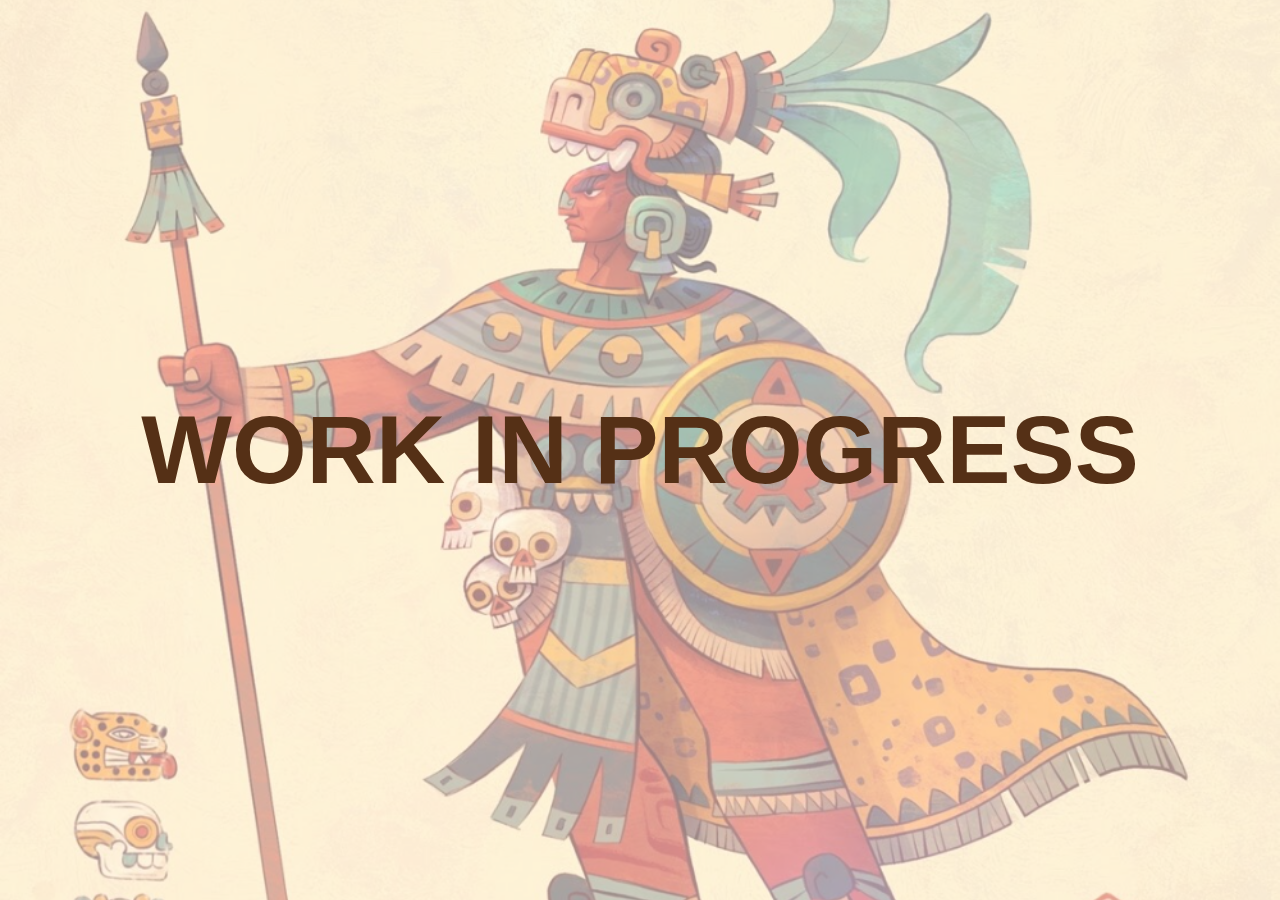
==== p.html @ 8ddaa3fb "Add files via upload" ====
<!DOCTYPE html>
<html lang="en">
<head>
    <meta charset="UTF-8">
    <meta http-equiv="X-UA-Compatible" content="IE=edge">
    <meta name="viewport" content="width=device-width, initial-scale=1.0">
    <title>Portfolio</title>
    <style>
        *{
            padding: 0;
            margin: 0;
        }
        body{
            position: relative;
            min-height: 100vh;
            display: flex;
            justify-content: center;
            align-items: center;
            font-size: 3rem;
            font-family: 'Segoe UI', Tahoma, Geneva, Verdana, sans-serif;
            color: rgb(85, 48, 22);
        }
        body::after{
            content: "";
            position: absolute;
            height: 100%;
            width: 100%;
            top: 0;
            z-index: -1;
            opacity: 0.5;
            background: url("images/med.png") no-repeat  center;
            background-size: cover;
        }
    </style>
</head>
<body>
    <h1>WORK IN PROGRESS</h1>
</body>
</html>
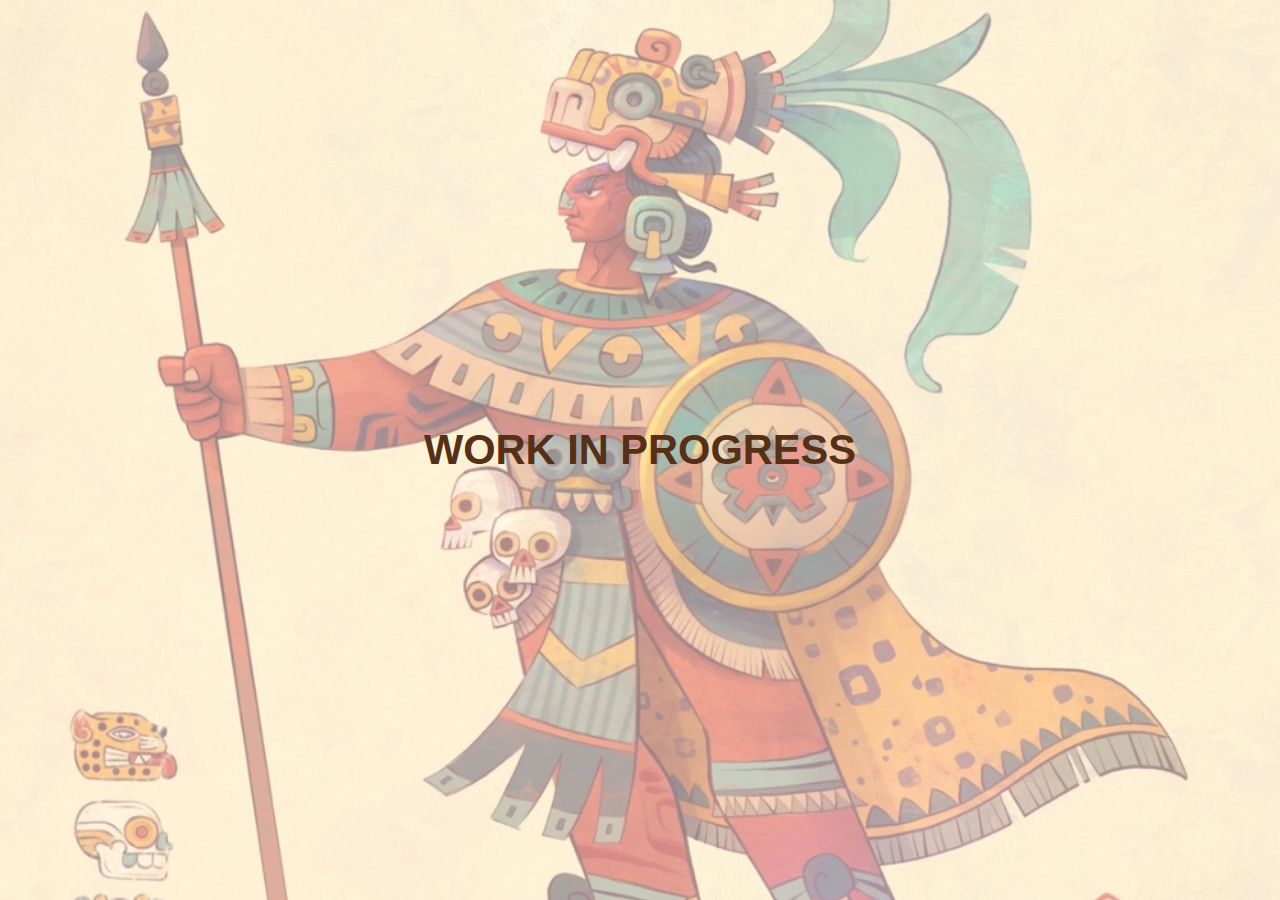
==== commit 7d23d6c7: "Update p.html" ====
--- a/p.html
+++ b/p.html
@@ -16,7 +16,7 @@
             display: flex;
             justify-content: center;
             align-items: center;
-            font-size: 3rem;
+            font-size: 1.3rem;
             font-family: 'Segoe UI', Tahoma, Geneva, Verdana, sans-serif;
             color: rgb(85, 48, 22);
         }
@@ -36,4 +36,4 @@
 <body>
     <h1>WORK IN PROGRESS</h1>
 </body>
-</html>+</html>
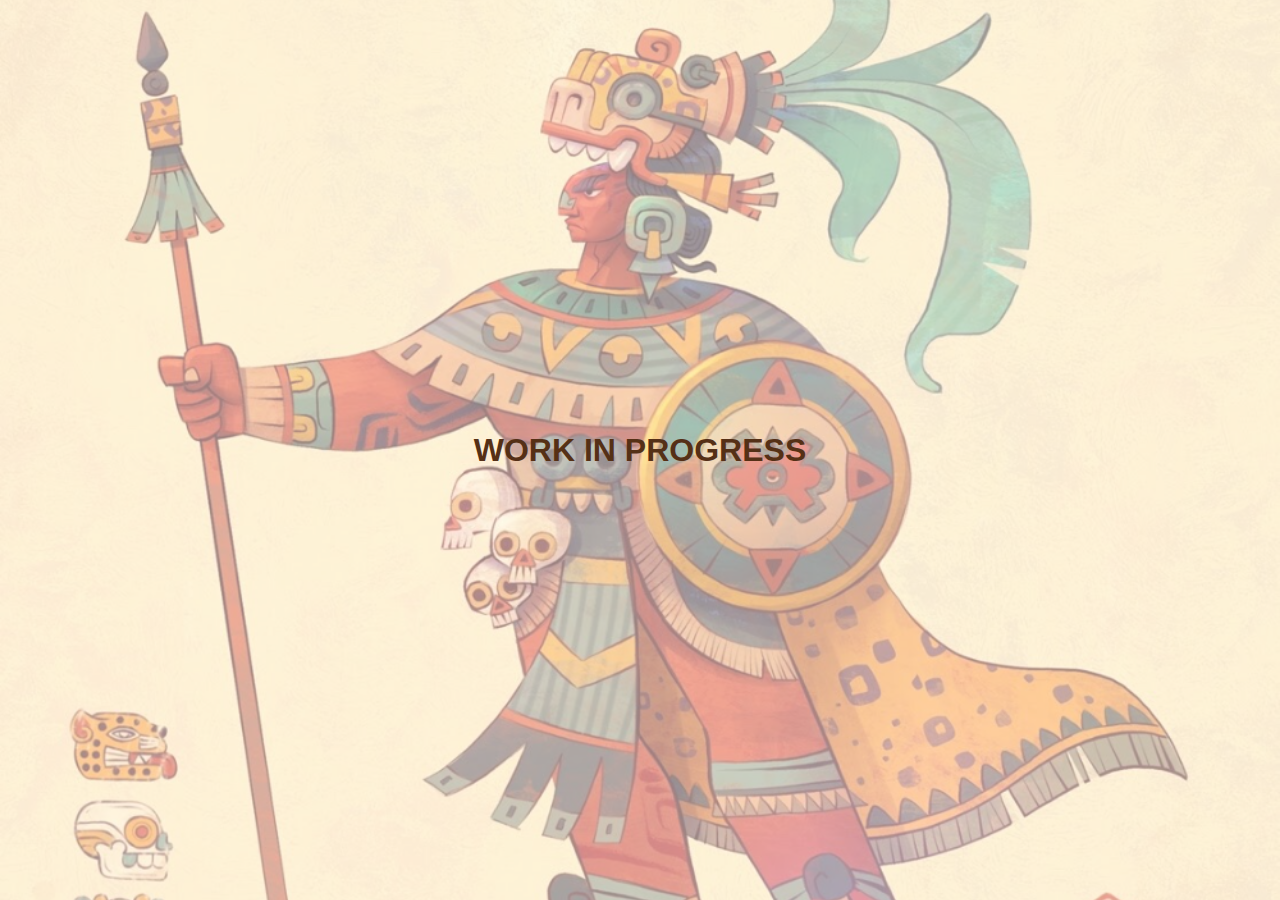
==== commit bc4d4e0d: "Update p.html" ====
--- a/p.html
+++ b/p.html
@@ -16,7 +16,7 @@
             display: flex;
             justify-content: center;
             align-items: center;
-            font-size: 1.3rem;
+            font-size: 1rem;
             font-family: 'Segoe UI', Tahoma, Geneva, Verdana, sans-serif;
             color: rgb(85, 48, 22);
         }
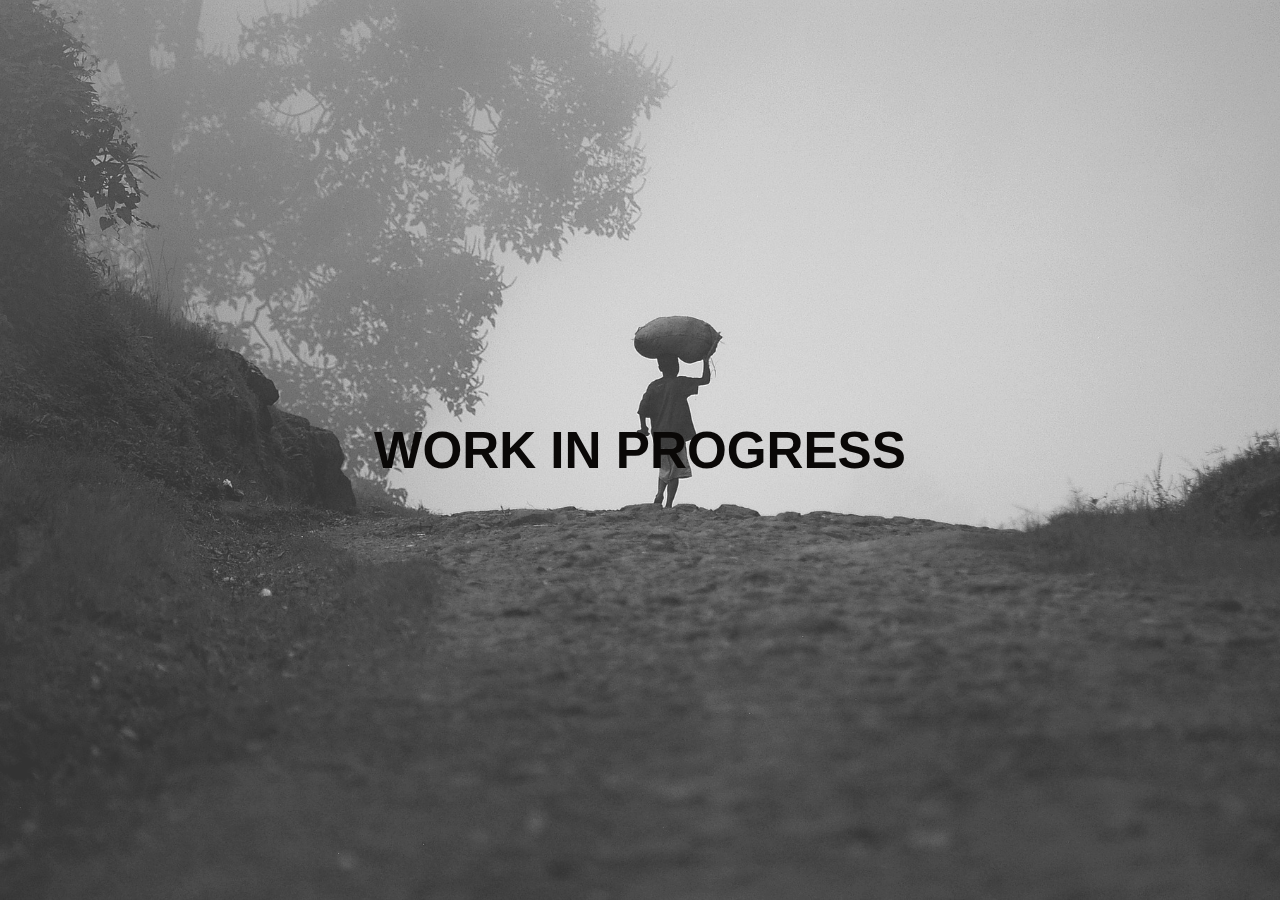
==== commit eec5d4fb: "Update p.html" ====
--- a/p.html
+++ b/p.html
@@ -16,9 +16,9 @@
             display: flex;
             justify-content: center;
             align-items: center;
-            font-size: 1rem;
+            font-size: 2vw;
             font-family: 'Segoe UI', Tahoma, Geneva, Verdana, sans-serif;
-            color: rgb(85, 48, 22);
+            color: rgb(10, 8, 7);
         }
         body::after{
             content: "";
@@ -27,13 +27,28 @@
             width: 100%;
             top: 0;
             z-index: -1;
-            opacity: 0.5;
-            background: url("images/med.png") no-repeat  center;
+            opacity: 0.8;
+            background: url("images/children-of-uganda-2314806_1920.jpg") no-repeat  center;
             background-size: cover;
+        }
+        #Loader{
+            background: rgba(167, 167, 175,0.4) url("../images/new.gif") center no-repeat;
+            background-size: 30%;
+            height: 100vh;
+            width: 100%;
+            position: fixed;
+            z-index: 5;
         }
     </style>
 </head>
 <body>
+    <div id="Loader"></div>
     <h1>WORK IN PROGRESS</h1>
+    <script>
+        let load=document.getElementById("Loader");
+        window.addEventListener("load",function(){
+            load.style.display="none";
+        })
+    </script>
 </body>
 </html>
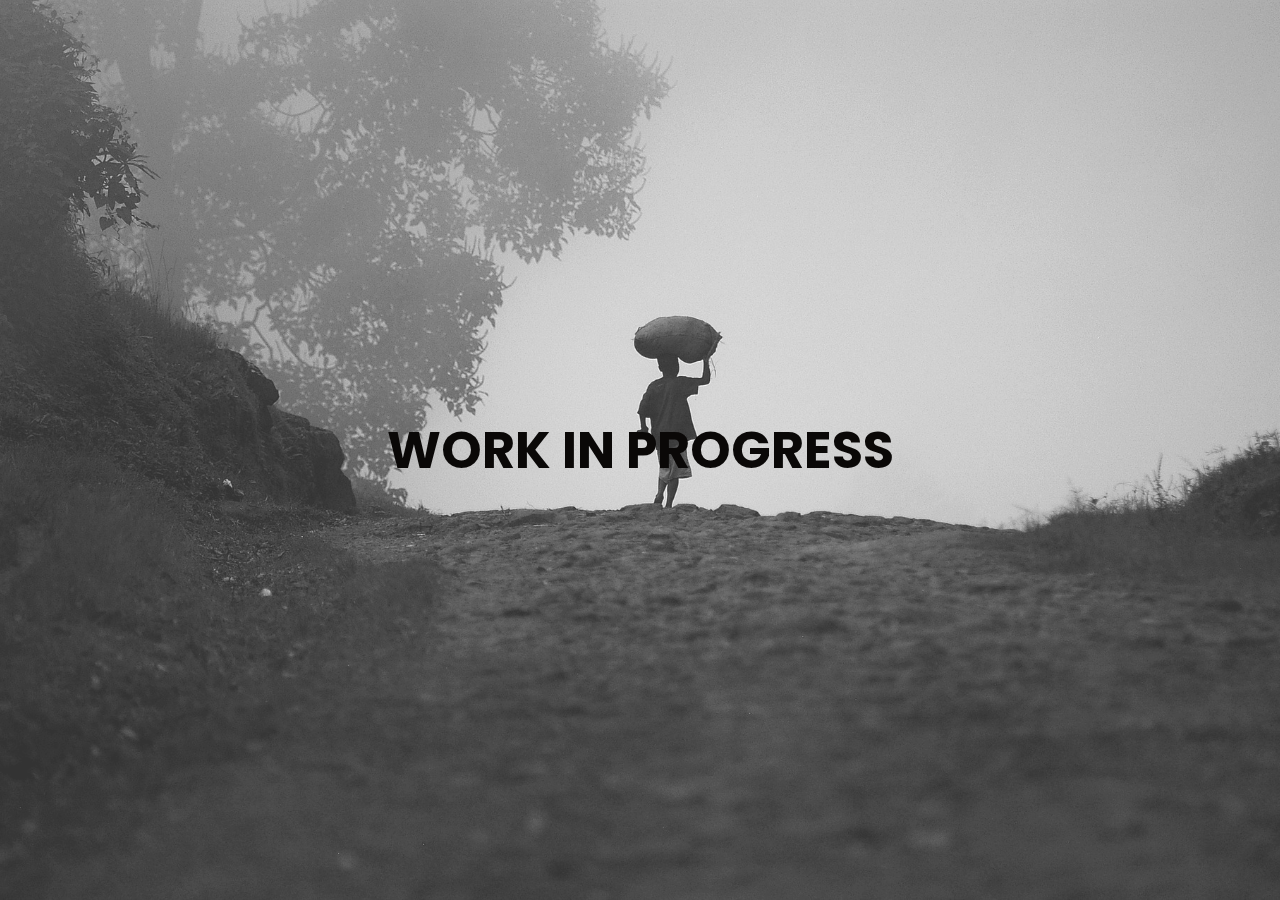
==== commit 4a4753d3: "Update p.html" ====
--- a/p.html
+++ b/p.html
@@ -4,6 +4,7 @@
     <meta charset="UTF-8">
     <meta http-equiv="X-UA-Compatible" content="IE=edge">
     <meta name="viewport" content="width=device-width, initial-scale=1.0">
+    <link rel="stylesheet" href="css/styles.css">
     <title>Portfolio</title>
     <style>
         *{
@@ -31,14 +32,7 @@
             background: url("images/children-of-uganda-2314806_1920.jpg") no-repeat  center;
             background-size: cover;
         }
-        #Loader{
-            background: rgba(167, 167, 175,0.4) url("../images/new.gif") center no-repeat;
-            background-size: 30%;
-            height: 100vh;
-            width: 100%;
-            position: fixed;
-            z-index: 5;
-        }
+        
     </style>
 </head>
 <body>
--- a/css/styles.css
+++ b/css/styles.css
@@ -0,0 +1,93 @@
+@import url('https://fonts.googleapis.com/css2?family=Abril+Fatface&family=Cairo&family=Cormorant+Garamond:ital@1&family=Croissant+One&family=EB+Garamond&family=Fraunces:wght@100&family=Hind&family=Inria+Serif&family=Inter&family=Lexend+Deca&family=Lobster&family=Luxurious+Roman&family=Marck+Script&family=MedievalSharp&family=Merriweather&family=Noto+Serif+JP&family=Open+Sans&family=Outfit&family=Playfair+Display+SC&family=Playfair+Display:ital,wght@1,500&family=Poppins:wght@300&family=Quicksand&family=Roboto&family=Sacramento&family=Sedgwick+Ave&family=Source+Serif+Pro&family=Special+Elite&family=Tenor+Sans&family=The+Nautigal:wght@700&display=swap');
+
+*{
+    margin: 0;
+    padding: 0;
+    text-decoration: none;
+    cursor: default;
+    box-sizing: border-box;
+    font-family: Poppins;
+}
+
+body{
+    position: relative;
+    min-height: 100vh;
+}
+body::after{
+    content: "";
+    background: url("../images/runingTrain.gif") no-repeat bottom;
+    background-size: cover;
+    position: absolute;
+    top: 0;
+    height: 100%;
+    width: 100%;
+    z-index: -1;
+    opacity: 0.8;
+}
+
+#LogoHead{
+    height: 4.5rem;
+    opacity: 0.6;
+    position: relative;
+    top: 17px;
+}
+#TraVerse{
+    letter-spacing: 2px;
+    font-size: 3rem;
+    text-align: center;
+    padding-top: 3.8rem;
+    color: rgb(75, 26, 94);
+}
+#verse{
+    background-color: rgba(255, 255, 0,0.5);
+    color: rgb(158, 45, 158);
+}
+
+main{
+    display: flex;
+    flex-wrap:wrap;
+    justify-content:space-evenly;
+    align-items: center;
+    min-height: 50vh;
+    margin-bottom: 10vh;
+}
+
+.btnAdjust{
+    font-family: Open Sans;
+    padding: 1.2rem;
+    width: 20rem;
+    border-style: none;
+    border-radius: 30px;
+    background-color: rgba(143, 146, 158, 0.2);
+    font-size: 1.4rem;
+    letter-spacing: 2px;
+}
+
+.btnAdjust:hover{
+    background-color: rebeccapurple;
+    cursor: pointer;
+}
+footer{
+    padding-top: 5vh;
+    display: flex;
+    justify-content:center;
+    align-items: baseline;
+}
+#FooterPara{
+    text-align: center;
+    font-size: 1.2rem;
+    color: white;
+}
+#FooterPara:hover{
+    text-align: center;
+    color: rgb(224, 41, 102);
+}
+
+#Loader{
+    background: rgb(106, 108, 247) url("../images/loader.gif") center no-repeat;
+    background-size: 35%;
+    height: 100vh;
+    width: 100%;
+    position: fixed;
+    z-index: 5;
+}
